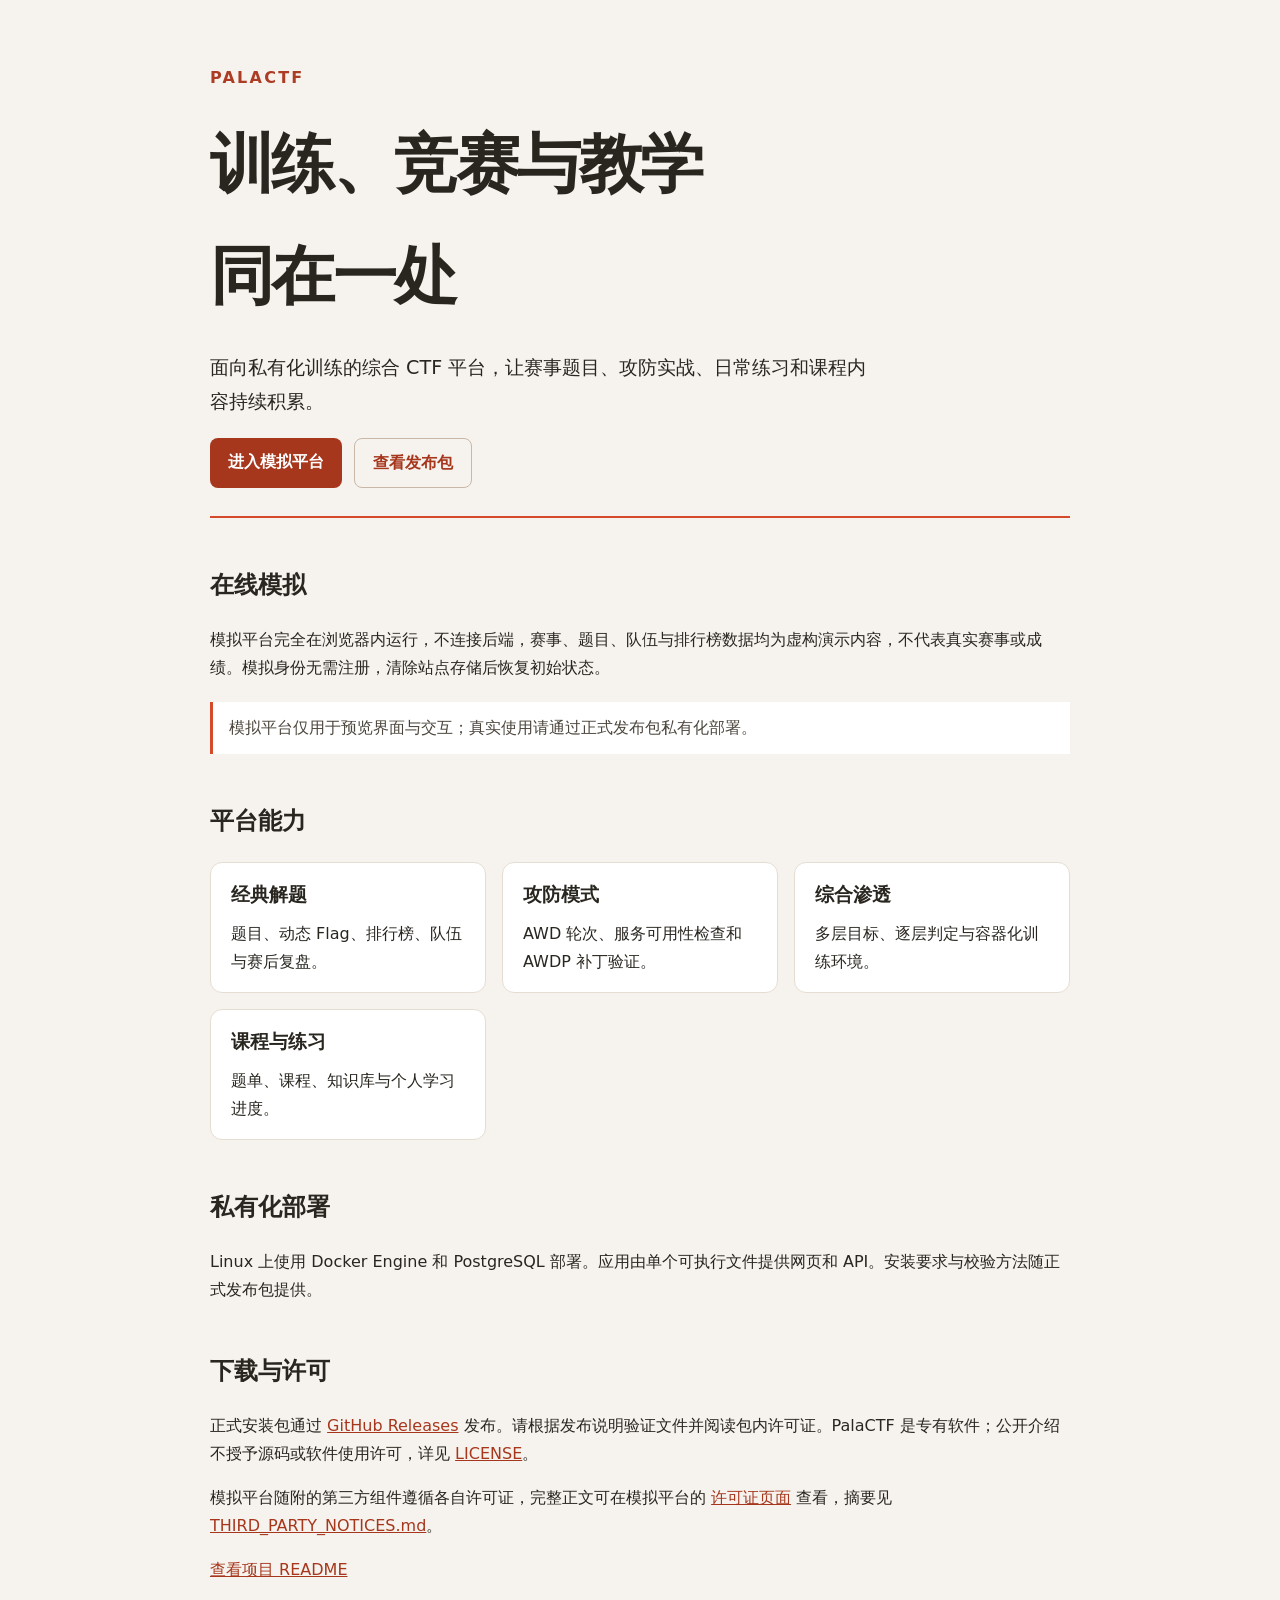
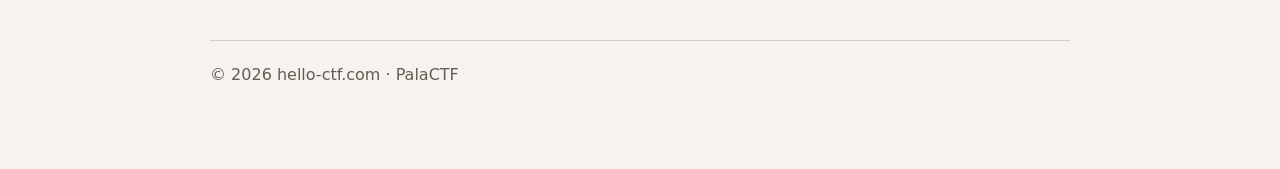
==== site/index.html @ c23e138c "发布 Pages 模拟平台" ====
<!doctype html>
<html lang="zh-CN">
<head>
  <meta charset="utf-8">
  <meta name="viewport" content="width=device-width, initial-scale=1">
  <meta name="description" content="PalaCTF 面向私有化训练的综合 CTF 平台">
  <title>PalaCTF · 私有化 CTF 训练平台</title>
  <style>
    :root { color-scheme: light; font-family: system-ui, -apple-system, "Segoe UI", sans-serif; background: #f6f3ee; color: #292620; }
    body { max-width: 860px; margin: 0 auto; padding: 48px 24px 80px; line-height: 1.75; }
    header { border-bottom: 2px solid #d44a2a; padding-bottom: 28px; }
    h1 { font-size: clamp(2.5rem, 7vw, 4rem); margin: 0; letter-spacing: -.04em; }
    h2 { margin-top: 46px; }
    .eyebrow { color: #ac3c23; font-weight: 700; letter-spacing: .14em; text-transform: uppercase; }
    .lead { font-size: 1.2rem; max-width: 660px; }
    .grid { display: grid; grid-template-columns: repeat(auto-fit, minmax(230px, 1fr)); gap: 16px; }
    .card { background: #fff; border: 1px solid #e5ddd1; border-radius: 12px; padding: 16px 20px; }
    .card h3 { margin: 0 0 8px; }
    .card p { margin: 0; }
    a { color: #a6371d; }
    a:focus-visible { outline: 3px solid #a6371d; outline-offset: 3px; }
    .button { display: inline-block; background: #a6371d; color: white; border-radius: 8px; padding: 10px 18px; text-decoration: none; font-weight: 650; }
    .button.secondary { background: transparent; color: #a6371d; border: 1px solid #c9b8a8; }
    .actions { display: flex; flex-wrap: wrap; gap: 12px; margin-top: 20px; }
    .notice { margin-top: 20px; padding: 12px 16px; border-left: 3px solid #d44a2a; background: #fff; color: #4c463d; }
    footer { border-top: 1px solid #d6cec2; margin-top: 56px; padding-top: 20px; color: #625d54; }
  </style>
</head>
<body>
  <header>
    <p class="eyebrow">PalaCTF</p>
    <h1>训练、竞赛与教学<br>同在一处</h1>
    <p class="lead">面向私有化训练的综合 CTF 平台，让赛事题目、攻防实战、日常练习和课程内容持续积累。</p>
    <div class="actions">
      <a class="button" href="app/">进入模拟平台</a>
      <a class="button secondary" href="https://github.com/ProbiusOfficial/PalaCTF/releases">查看发布包</a>
    </div>
  </header>
  <main>
    <h2>在线模拟</h2>
    <p>模拟平台完全在浏览器内运行，不连接后端，赛事、题目、队伍与排行榜数据均为虚构演示内容，不代表真实赛事或成绩。模拟身份无需注册，清除站点存储后恢复初始状态。</p>
    <div class="notice">模拟平台仅用于预览界面与交互；真实使用请通过正式发布包私有化部署。</div>
    <h2>平台能力</h2>
    <div class="grid">
      <section class="card"><h3>经典解题</h3><p>题目、动态 Flag、排行榜、队伍与赛后复盘。</p></section>
      <section class="card"><h3>攻防模式</h3><p>AWD 轮次、服务可用性检查和 AWDP 补丁验证。</p></section>
      <section class="card"><h3>综合渗透</h3><p>多层目标、逐层判定与容器化训练环境。</p></section>
      <section class="card"><h3>课程与练习</h3><p>题单、课程、知识库与个人学习进度。</p></section>
    </div>
    <h2>私有化部署</h2>
    <p>Linux 上使用 Docker Engine 和 PostgreSQL 部署。应用由单个可执行文件提供网页和 API。安装要求与校验方法随正式发布包提供。</p>
    <h2>下载与许可</h2>
    <p>正式安装包通过 <a href="https://github.com/ProbiusOfficial/PalaCTF/releases">GitHub Releases</a> 发布。请根据发布说明验证文件并阅读包内许可证。PalaCTF 是专有软件；公开介绍不授予源码或软件使用许可，详见 <a href="LICENSE">LICENSE</a>。</p>
    <p>模拟平台随附的第三方组件遵循各自许可证，完整正文可在模拟平台的 <a href="app/licenses/">许可证页面</a> 查看，摘要见 <a href="https://github.com/ProbiusOfficial/PalaCTF/blob/main/THIRD_PARTY_NOTICES.md">THIRD_PARTY_NOTICES.md</a>。</p>
    <p><a href="https://github.com/ProbiusOfficial/PalaCTF">查看项目 README</a></p>
  </main>
  <footer>© 2026 hello-ctf.com · PalaCTF</footer>
</body>
</html>
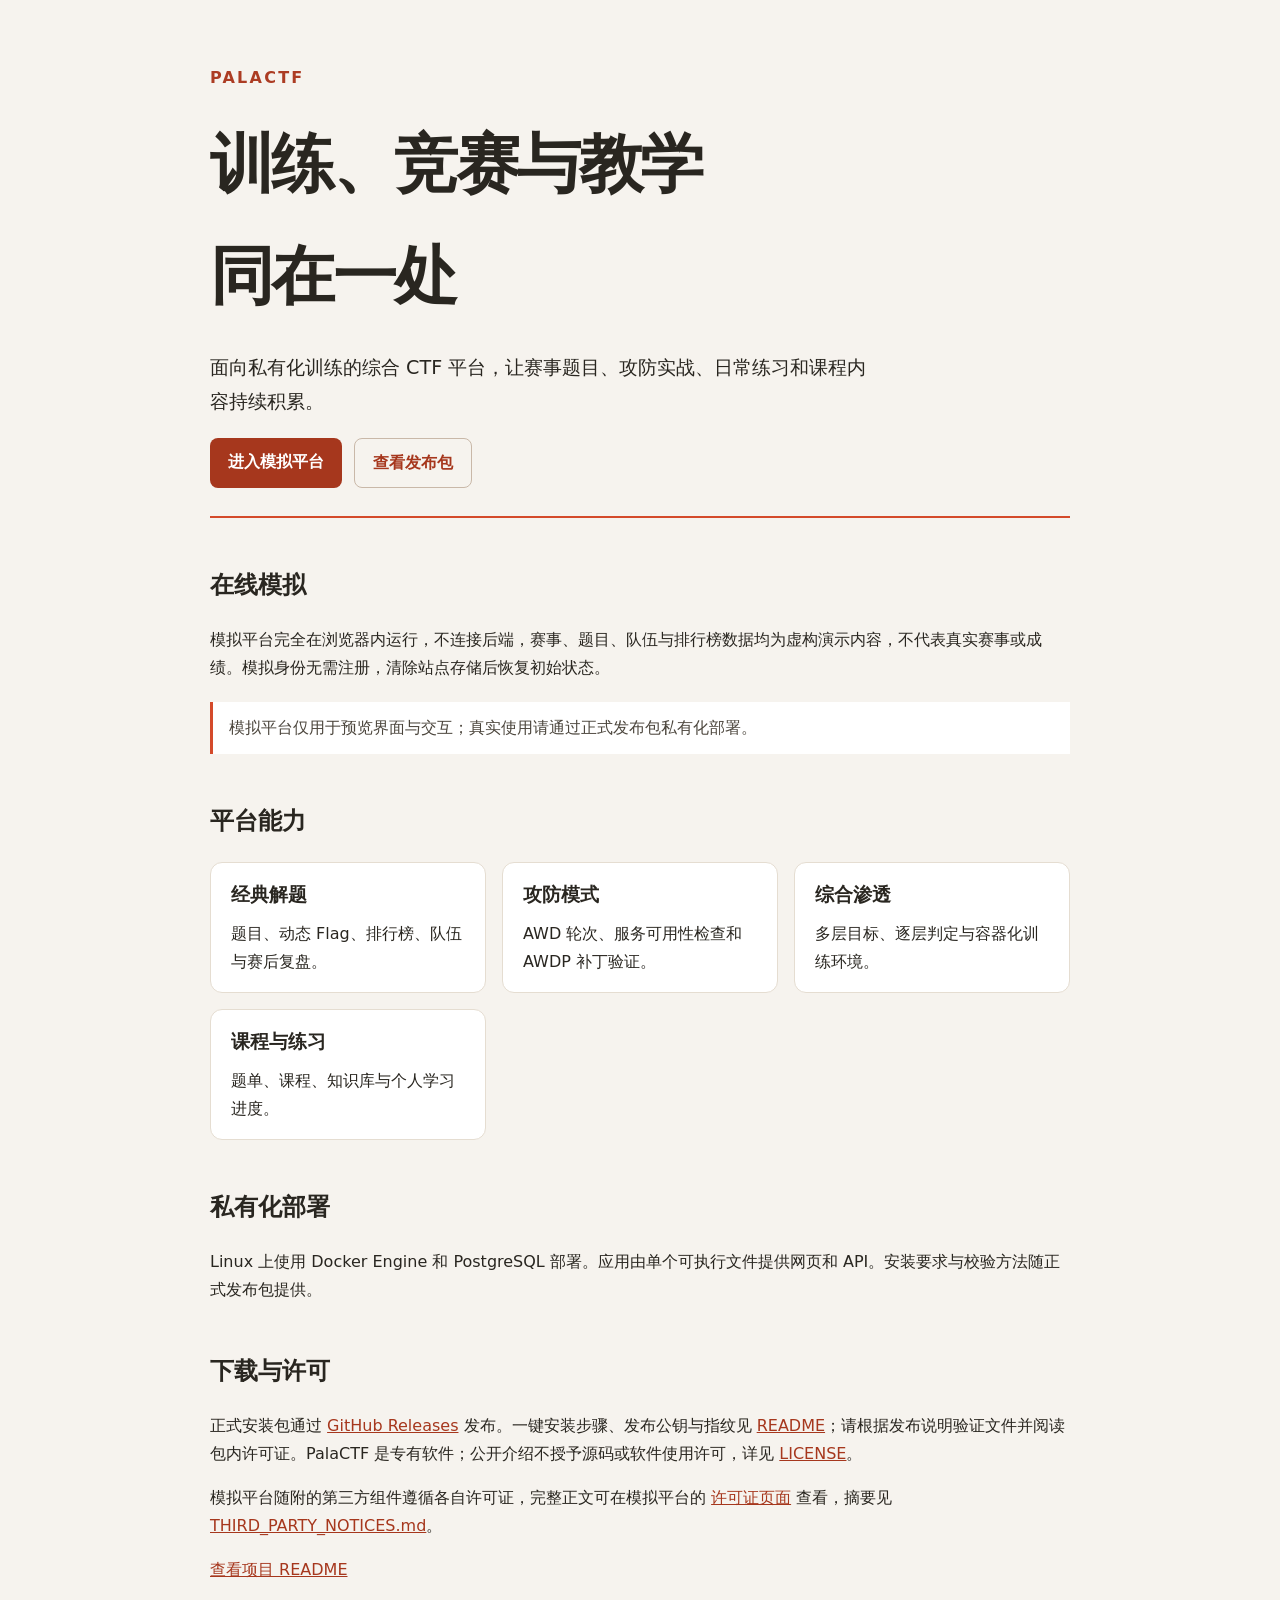
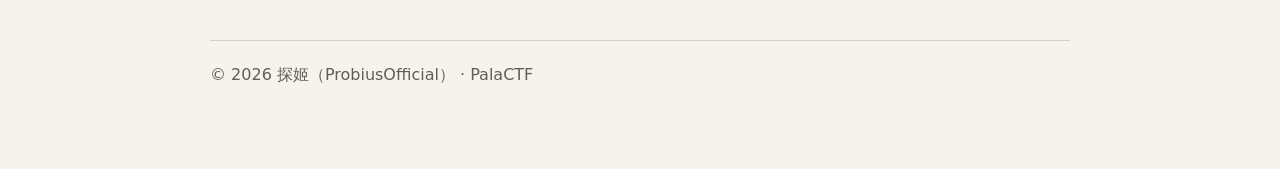
==== commit 709c0cf0: "更新模拟平台并公布发布公钥" ====
--- a/site/index.html
+++ b/site/index.html
@@ -50,10 +50,10 @@
     <h2>私有化部署</h2>
     <p>Linux 上使用 Docker Engine 和 PostgreSQL 部署。应用由单个可执行文件提供网页和 API。安装要求与校验方法随正式发布包提供。</p>
     <h2>下载与许可</h2>
-    <p>正式安装包通过 <a href="https://github.com/ProbiusOfficial/PalaCTF/releases">GitHub Releases</a> 发布。请根据发布说明验证文件并阅读包内许可证。PalaCTF 是专有软件；公开介绍不授予源码或软件使用许可，详见 <a href="LICENSE">LICENSE</a>。</p>
+    <p>正式安装包通过 <a href="https://github.com/ProbiusOfficial/PalaCTF/releases">GitHub Releases</a> 发布。一键安装步骤、发布公钥与指纹见 <a href="https://github.com/ProbiusOfficial/PalaCTF#一键安装">README</a>；请根据发布说明验证文件并阅读包内许可证。PalaCTF 是专有软件；公开介绍不授予源码或软件使用许可，详见 <a href="LICENSE">LICENSE</a>。</p>
     <p>模拟平台随附的第三方组件遵循各自许可证，完整正文可在模拟平台的 <a href="app/licenses/">许可证页面</a> 查看，摘要见 <a href="https://github.com/ProbiusOfficial/PalaCTF/blob/main/THIRD_PARTY_NOTICES.md">THIRD_PARTY_NOTICES.md</a>。</p>
     <p><a href="https://github.com/ProbiusOfficial/PalaCTF">查看项目 README</a></p>
   </main>
-  <footer>© 2026 hello-ctf.com · PalaCTF</footer>
+  <footer>© 2026 探姬（ProbiusOfficial） · PalaCTF</footer>
 </body>
 </html>
